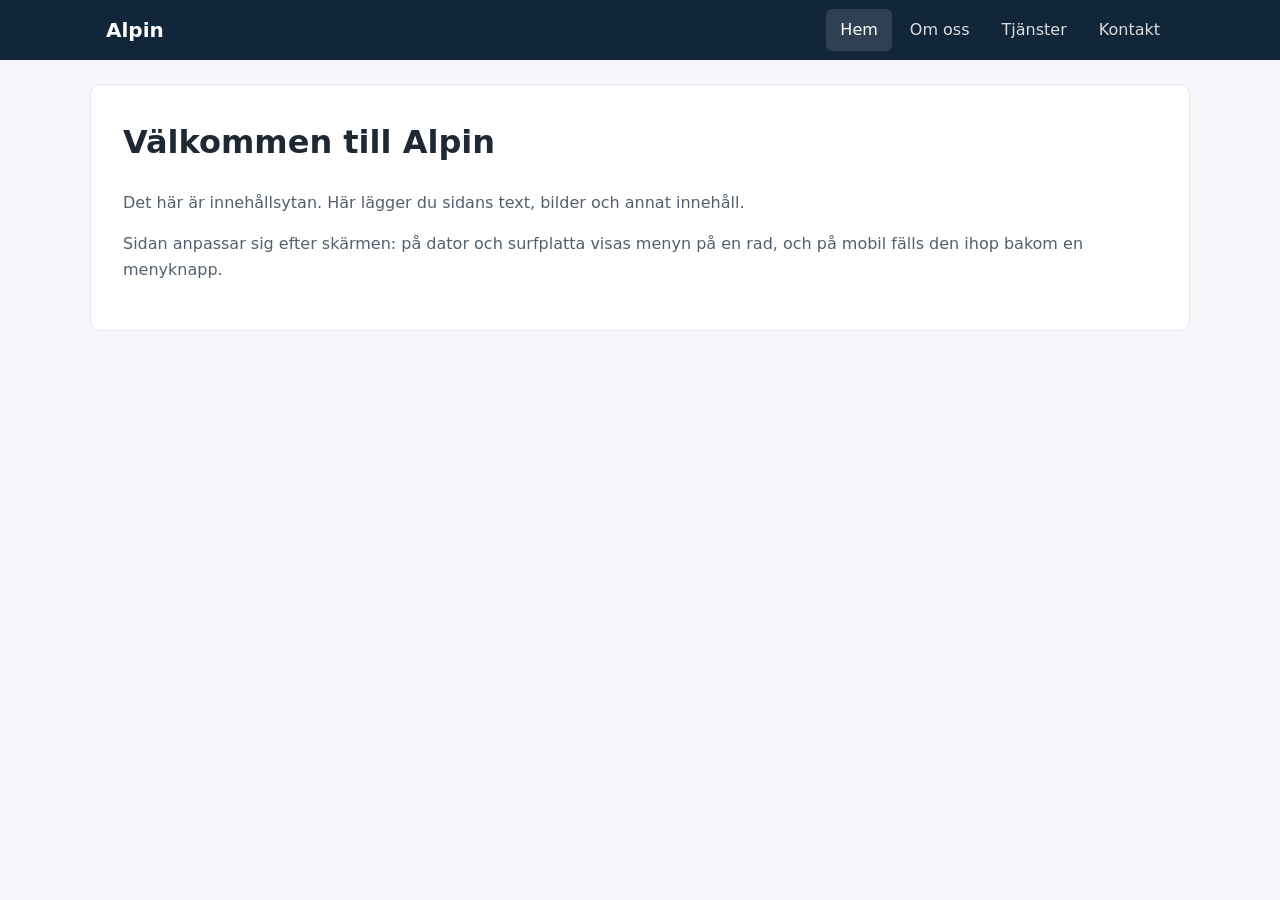
==== index.html @ a8ceebaa "Add responsive start page with top menu and content area Co-Authored-By: Claude Opus 5.5 <noreply@an" ====
<!doctype html>
<html lang="sv">
<head>
  <meta charset="utf-8">
  <meta name="viewport" content="width=device-width, initial-scale=1">
  <title>Alpin</title>
  <link rel="stylesheet" href="style.css">
</head>
<body>
  <header class="topbar">
    <div class="topbar-inner">
      <a href="#" class="logo">Alpin</a>

      <button class="menu-toggle" aria-label="Öppna meny" aria-expanded="false" aria-controls="menu">
        <span></span><span></span><span></span>
      </button>

      <nav id="menu" class="menu">
        <a href="#" class="active">Hem</a>
        <a href="#">Om oss</a>
        <a href="#">Tjänster</a>
        <a href="#">Kontakt</a>
      </nav>
    </div>
  </header>

  <main class="content">
    <h1>Välkommen till Alpin</h1>
    <p>Det här är innehållsytan. Här lägger du sidans text, bilder och annat innehåll.</p>
    <p>Sidan anpassar sig efter skärmen: på dator och surfplatta visas menyn på en rad, och på mobil fälls den ihop bakom en menyknapp.</p>
  </main>

  <script src="script.js"></script>
</body>
</html>
---- style.css ----
*,
*::before,
*::after {
  box-sizing: border-box;
}

:root {
  --bg: #f5f7fa;
  --surface: #ffffff;
  --text: #1f2933;
  --muted: #52606d;
  --accent: #1f6feb;
  --topbar-bg: #12263a;
  --topbar-text: #ffffff;
  --border: #e4e7eb;
}

@media (prefers-color-scheme: dark) {
  :root {
    --bg: #11161c;
    --surface: #1b222b;
    --text: #e6edf3;
    --muted: #9aa5b1;
    --accent: #58a6ff;
    --topbar-bg: #0b1520;
    --border: #2d3640;
  }
}

body {
  margin: 0;
  font-family: system-ui, -apple-system, "Segoe UI", Roboto, sans-serif;
  line-height: 1.6;
  background: var(--bg);
  color: var(--text);
}

/* Toppmeny */
.topbar {
  position: sticky;
  top: 0;
  z-index: 10;
  background: var(--topbar-bg);
  color: var(--topbar-text);
}

.topbar-inner {
  max-width: 1100px;
  margin: 0 auto;
  padding: 0 16px;
  height: 60px;
  display: flex;
  align-items: center;
  justify-content: space-between;
}

.logo {
  color: var(--topbar-text);
  text-decoration: none;
  font-weight: 700;
  font-size: 1.25rem;
}

.menu {
  display: flex;
  gap: 4px;
}

.menu a {
  color: var(--topbar-text);
  text-decoration: none;
  padding: 8px 14px;
  border-radius: 6px;
  opacity: 0.85;
}

.menu a:hover,
.menu a.active {
  opacity: 1;
  background: rgba(255, 255, 255, 0.12);
}

/* Menyknapp (visas bara på mobil) */
.menu-toggle {
  display: none;
  background: none;
  border: 0;
  padding: 10px;
  cursor: pointer;
}

.menu-toggle span {
  display: block;
  width: 24px;
  height: 2px;
  margin: 5px 0;
  background: var(--topbar-text);
  transition: transform 0.2s, opacity 0.2s;
}

.menu-toggle[aria-expanded="true"] span:nth-child(1) { transform: translateY(7px) rotate(45deg); }
.menu-toggle[aria-expanded="true"] span:nth-child(2) { opacity: 0; }
.menu-toggle[aria-expanded="true"] span:nth-child(3) { transform: translateY(-7px) rotate(-45deg); }

/* Innehåll */
.content {
  max-width: 1100px;
  margin: 24px auto;
  padding: 32px;
  background: var(--surface);
  border: 1px solid var(--border);
  border-radius: 10px;
}

.content h1 {
  margin-top: 0;
}

.content p {
  color: var(--muted);
}

/* Surfplatta */
@media (max-width: 900px) {
  .content {
    margin: 16px;
    padding: 24px;
  }
}

/* Mobil */
@media (max-width: 640px) {
  .menu-toggle {
    display: block;
  }

  .menu {
    display: none;
    position: absolute;
    top: 60px;
    left: 0;
    right: 0;
    flex-direction: column;
    gap: 0;
    padding: 8px 16px 16px;
    background: var(--topbar-bg);
  }

  .menu.open {
    display: flex;
  }

  .menu a {
    padding: 12px;
  }

  .content {
    margin: 12px;
    padding: 20px;
  }
}
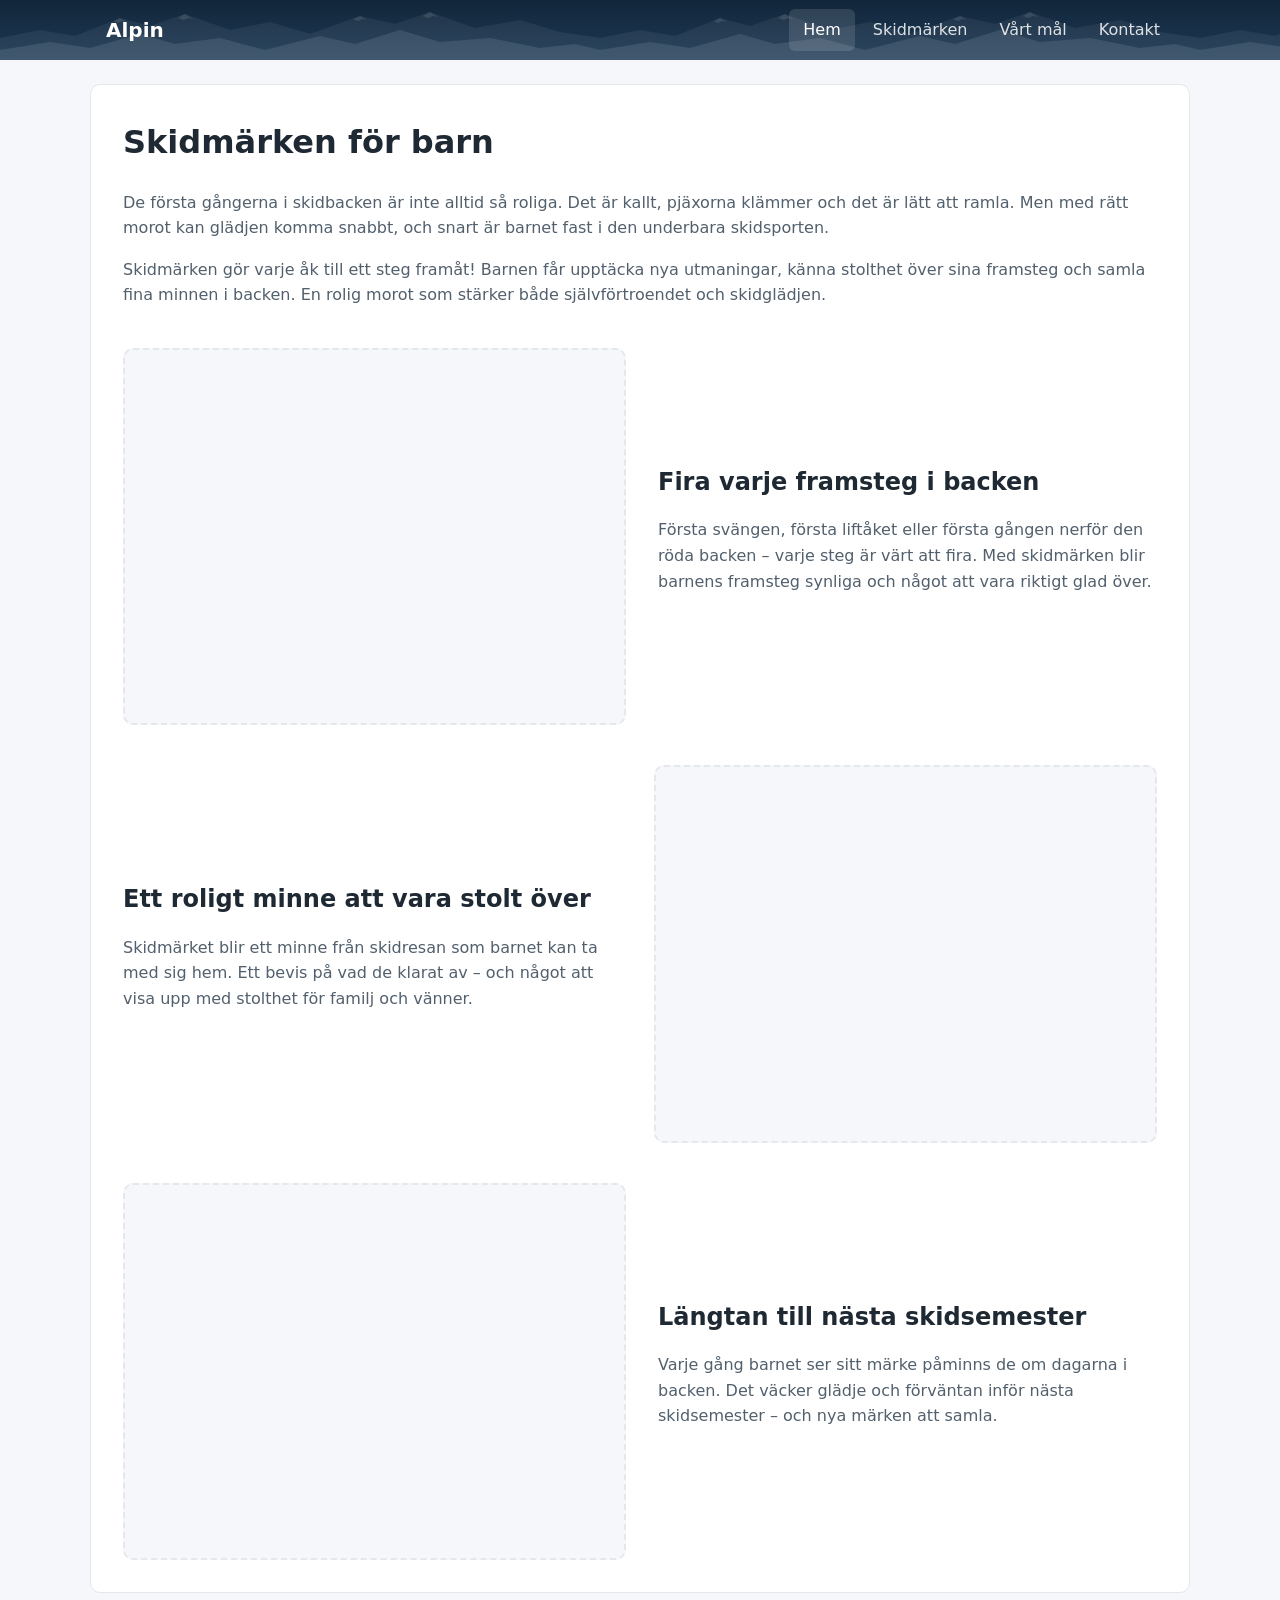
==== commit 6e219e78: "Add Skidmärken, Vårt mål and Kontakt pages - Start page: feature sections with image placeholders an" ====
--- a/index.html
+++ b/index.html
@@ -16,18 +16,42 @@
       </button>
 
       <nav id="menu" class="menu">
-        <a href="#" class="active">Hem</a>
-        <a href="#">Om oss</a>
-        <a href="#">Tjänster</a>
-        <a href="#">Kontakt</a>
+        <a href="index.html" class="active">Hem</a>
+        <a href="skidmarken.html">Skidmärken</a>
+        <a href="varmal.html">Vårt mål</a>
+        <a href="kontakt.html">Kontakt</a>
       </nav>
     </div>
   </header>
 
   <main class="content">
-    <h1>Välkommen till Alpin</h1>
-    <p>Det här är innehållsytan. Här lägger du sidans text, bilder och annat innehåll.</p>
-    <p>Sidan anpassar sig efter skärmen: på dator och surfplatta visas menyn på en rad, och på mobil fälls den ihop bakom en menyknapp.</p>
+    <h1>Skidmärken för barn</h1>
+    <p>De första gångerna i skidbacken är inte alltid så roliga. Det är kallt, pjäxorna klämmer och det är lätt att ramla. Men med rätt morot kan glädjen komma snabbt, och snart är barnet fast i den underbara skidsporten.</p>
+    <p>Skidmärken gör varje åk till ett steg framåt! Barnen får upptäcka nya utmaningar, känna stolthet över sina framsteg och samla fina minnen i backen. En rolig morot som stärker både självförtroendet och skidglädjen.</p>
+
+    <section class="feature">
+      <div class="feature-image" aria-hidden="true"></div>
+      <div class="feature-text">
+        <h2>Fira varje framsteg i backen</h2>
+        <p>Första svängen, första liftåket eller första gången nerför den röda backen – varje steg är värt att fira. Med skidmärken blir barnens framsteg synliga och något att vara riktigt glad över.</p>
+      </div>
+    </section>
+
+    <section class="feature reverse">
+      <div class="feature-image" aria-hidden="true"></div>
+      <div class="feature-text">
+        <h2>Ett roligt minne att vara stolt över</h2>
+        <p>Skidmärket blir ett minne från skidresan som barnet kan ta med sig hem. Ett bevis på vad de klarat av – och något att visa upp med stolthet för familj och vänner.</p>
+      </div>
+    </section>
+
+    <section class="feature">
+      <div class="feature-image" aria-hidden="true"></div>
+      <div class="feature-text">
+        <h2>Längtan till nästa skidsemester</h2>
+        <p>Varje gång barnet ser sitt märke påminns de om dagarna i backen. Det väcker glädje och förväntan inför nästa skidsemester – och nya märken att samla.</p>
+      </div>
+    </section>
   </main>
 
   <script src="script.js"></script>
--- a/style.css
+++ b/style.css
@@ -11,6 +11,7 @@
   --muted: #52606d;
   --accent: #1f6feb;
   --topbar-bg: #12263a;
+  --topbar-bg-2: #1d3a56;
   --topbar-text: #ffffff;
   --border: #e4e7eb;
 }
@@ -23,6 +24,7 @@
     --muted: #9aa5b1;
     --accent: #58a6ff;
     --topbar-bg: #0b1520;
+    --topbar-bg-2: #15283b;
     --border: #2d3640;
   }
 }
@@ -40,7 +42,9 @@
   position: sticky;
   top: 0;
   z-index: 10;
-  background: var(--topbar-bg);
+  background:
+    url("mountains.svg") repeat-x left bottom / auto 100%,
+    linear-gradient(180deg, var(--topbar-bg) 0%, var(--topbar-bg-2) 100%);
   color: var(--topbar-text);
 }
 
@@ -118,6 +122,85 @@
 
 .content p {
   color: var(--muted);
+}
+
+/* Bild + text-sektioner */
+.feature {
+  display: flex;
+  align-items: center;
+  gap: 32px;
+  margin-top: 40px;
+}
+
+.feature.reverse {
+  flex-direction: row-reverse;
+}
+
+.feature-image,
+.feature-text {
+  flex: 1 1 0;
+  min-width: 0;
+}
+
+.feature-image {
+  aspect-ratio: 4 / 3;
+  border: 2px dashed var(--border);
+  border-radius: 10px;
+  background: var(--bg);
+}
+
+/* Fristående bildruta i löptext */
+.page-image {
+  aspect-ratio: 16 / 9;
+  margin: 24px 0;
+}
+
+.feature-text h2 {
+  margin: 0 0 8px;
+}
+
+/* Kontakt */
+.contact {
+  display: grid;
+  grid-template-columns: repeat(auto-fit, minmax(260px, 1fr));
+  gap: 24px;
+  margin-top: 32px;
+}
+
+.contact-card {
+  padding: 24px;
+  border: 1px solid var(--border);
+  border-radius: 10px;
+  background: var(--bg);
+}
+
+.contact-card h2 {
+  margin: 0 0 12px;
+  font-size: 1.15rem;
+}
+
+.contact-card address {
+  font-style: normal;
+}
+
+.contact-list {
+  display: grid;
+  grid-template-columns: auto 1fr;
+  gap: 6px 16px;
+  margin: 0;
+}
+
+.contact-list dt {
+  font-weight: 600;
+}
+
+.contact-list dd {
+  margin: 0;
+  overflow-wrap: anywhere;
+}
+
+.contact a {
+  color: var(--accent);
 }
 
 /* Surfplatta */
@@ -158,4 +241,12 @@
     margin: 12px;
     padding: 20px;
   }
-}
+
+  .feature,
+  .feature.reverse {
+    flex-direction: column;
+    align-items: stretch;
+    gap: 16px;
+    margin-top: 32px;
+  }
+}
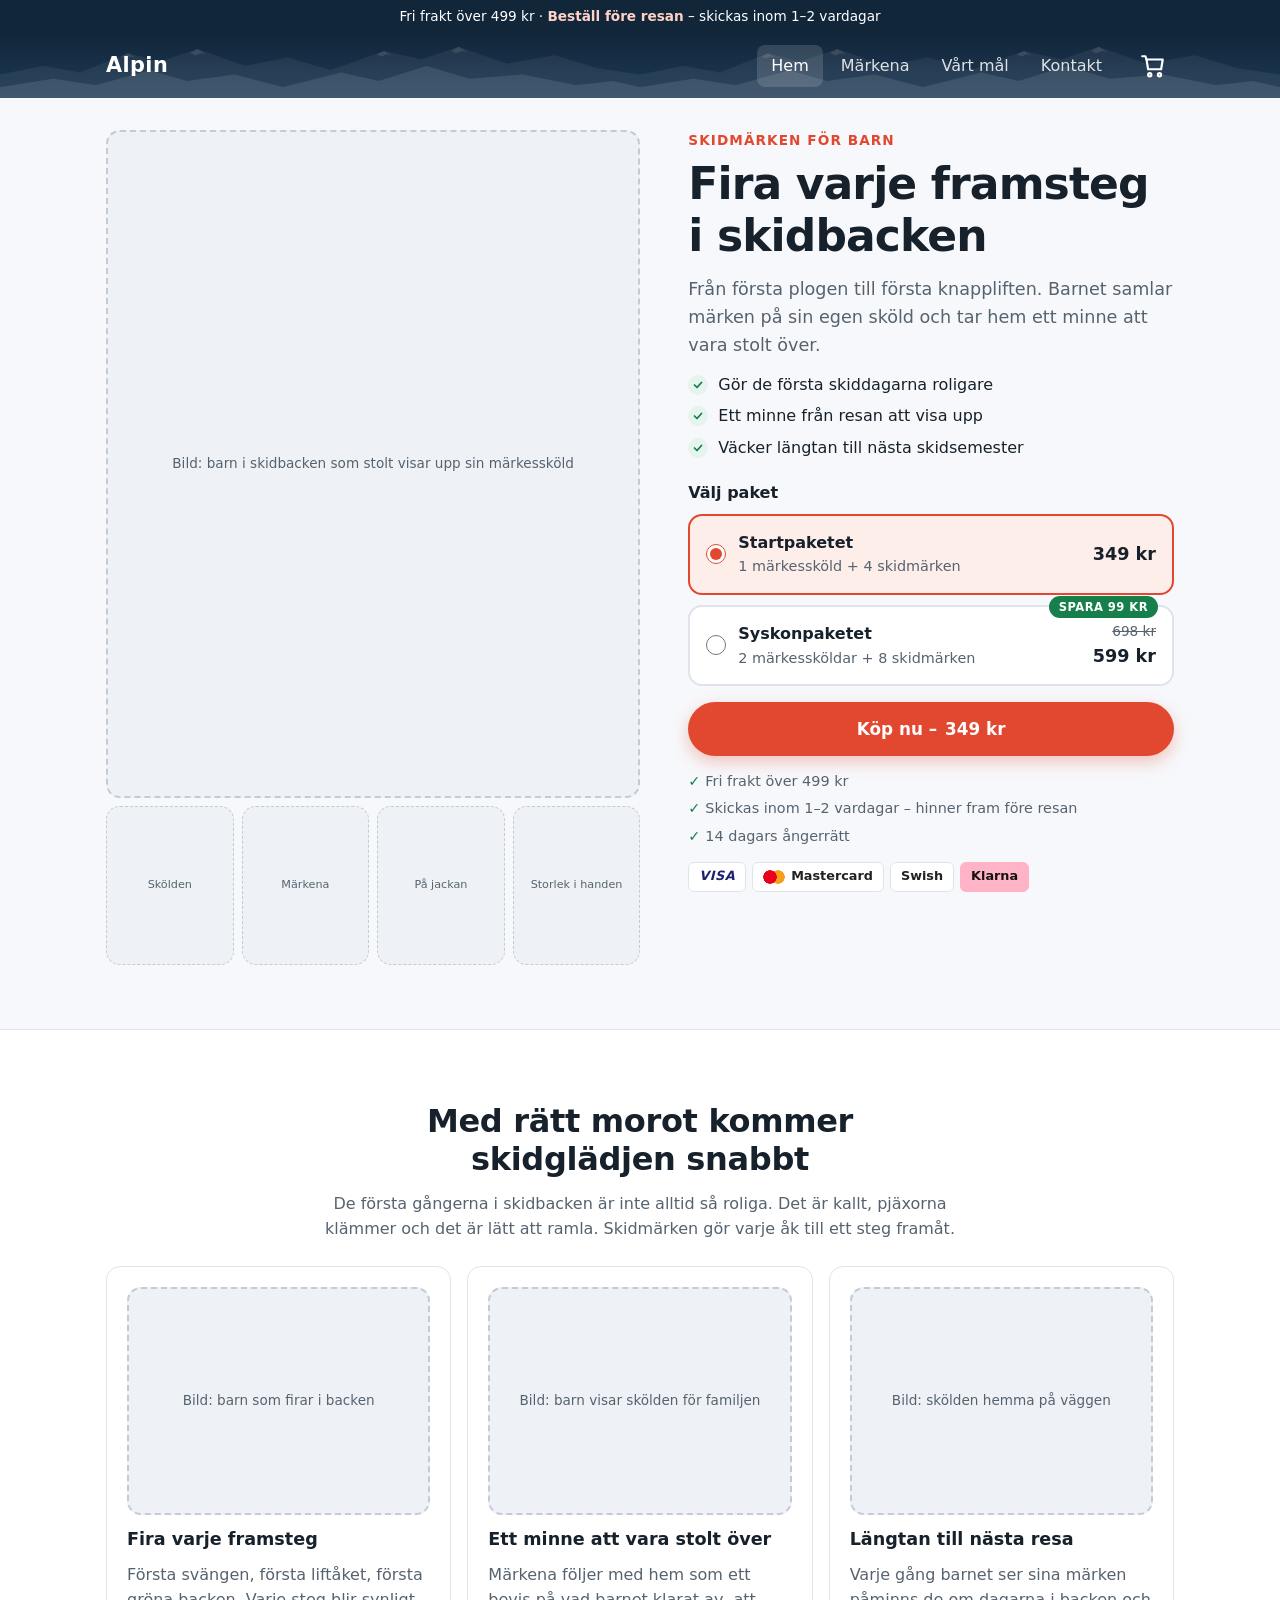
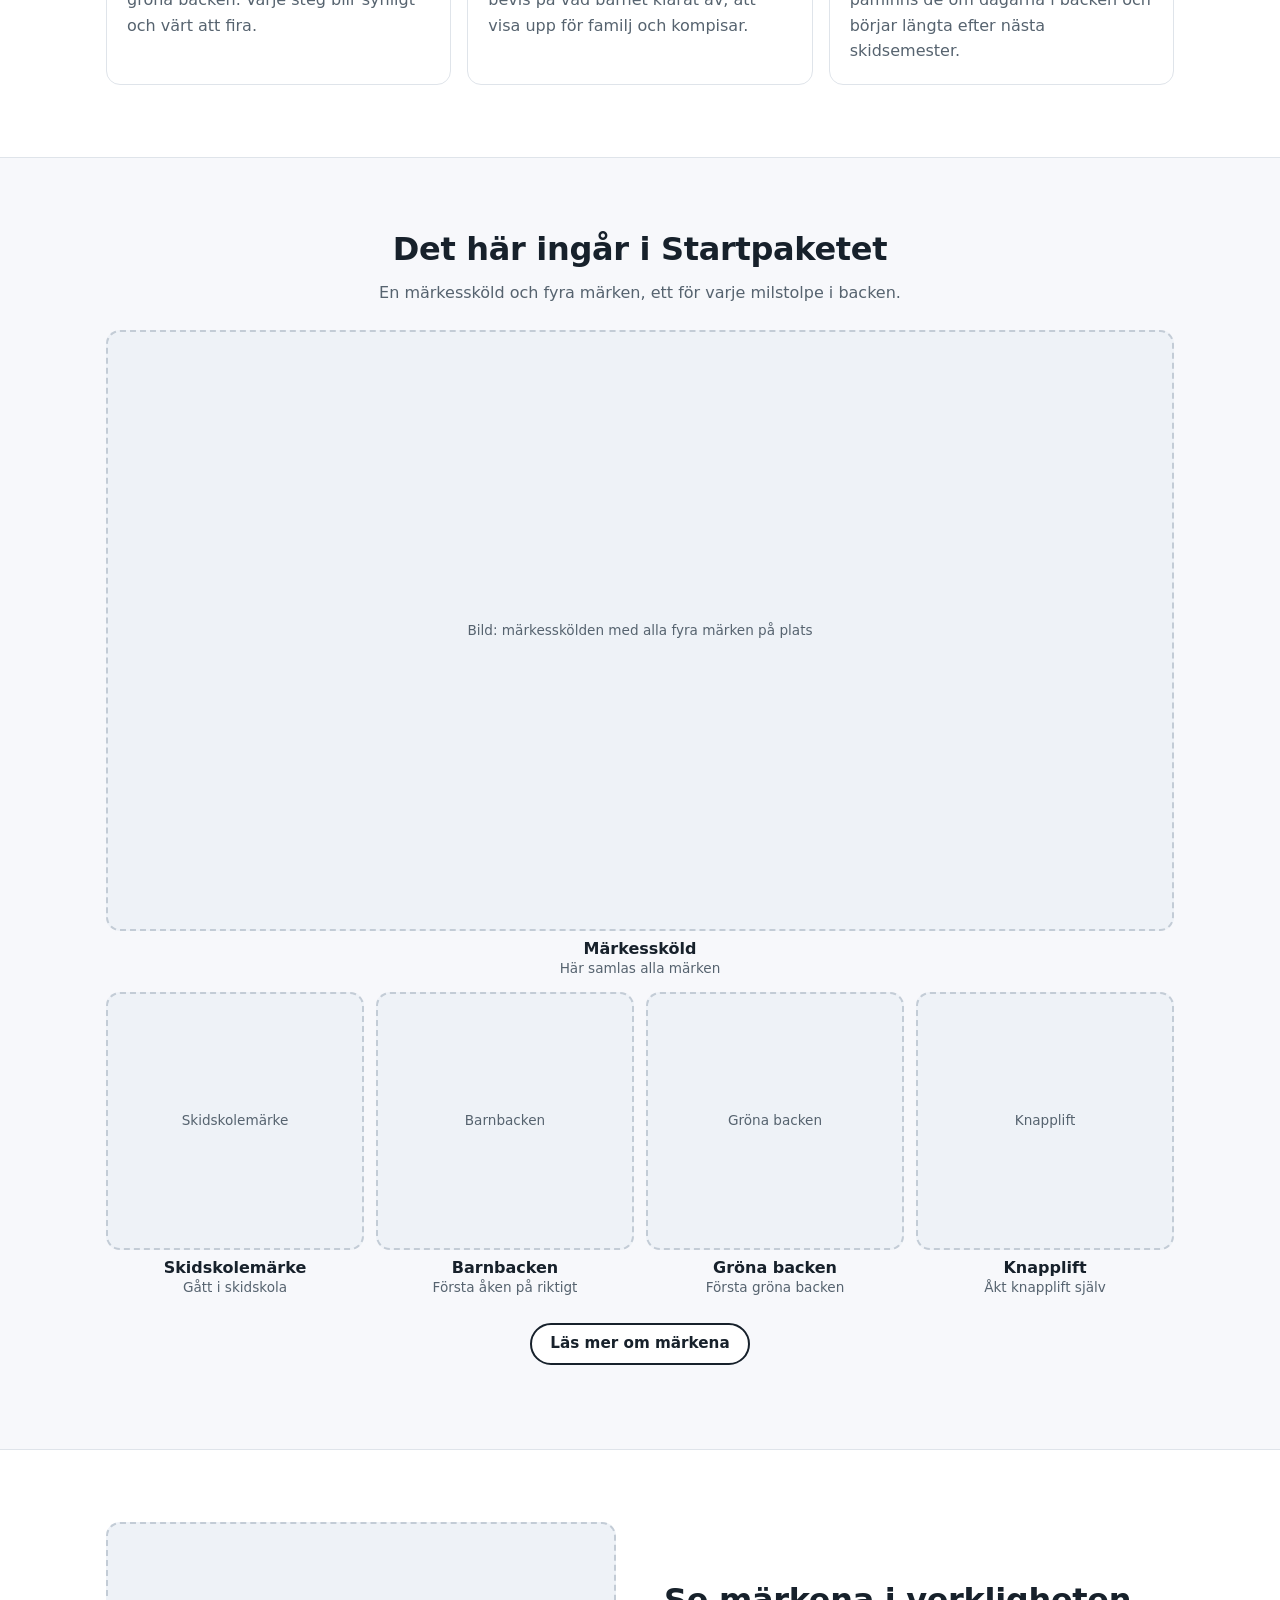
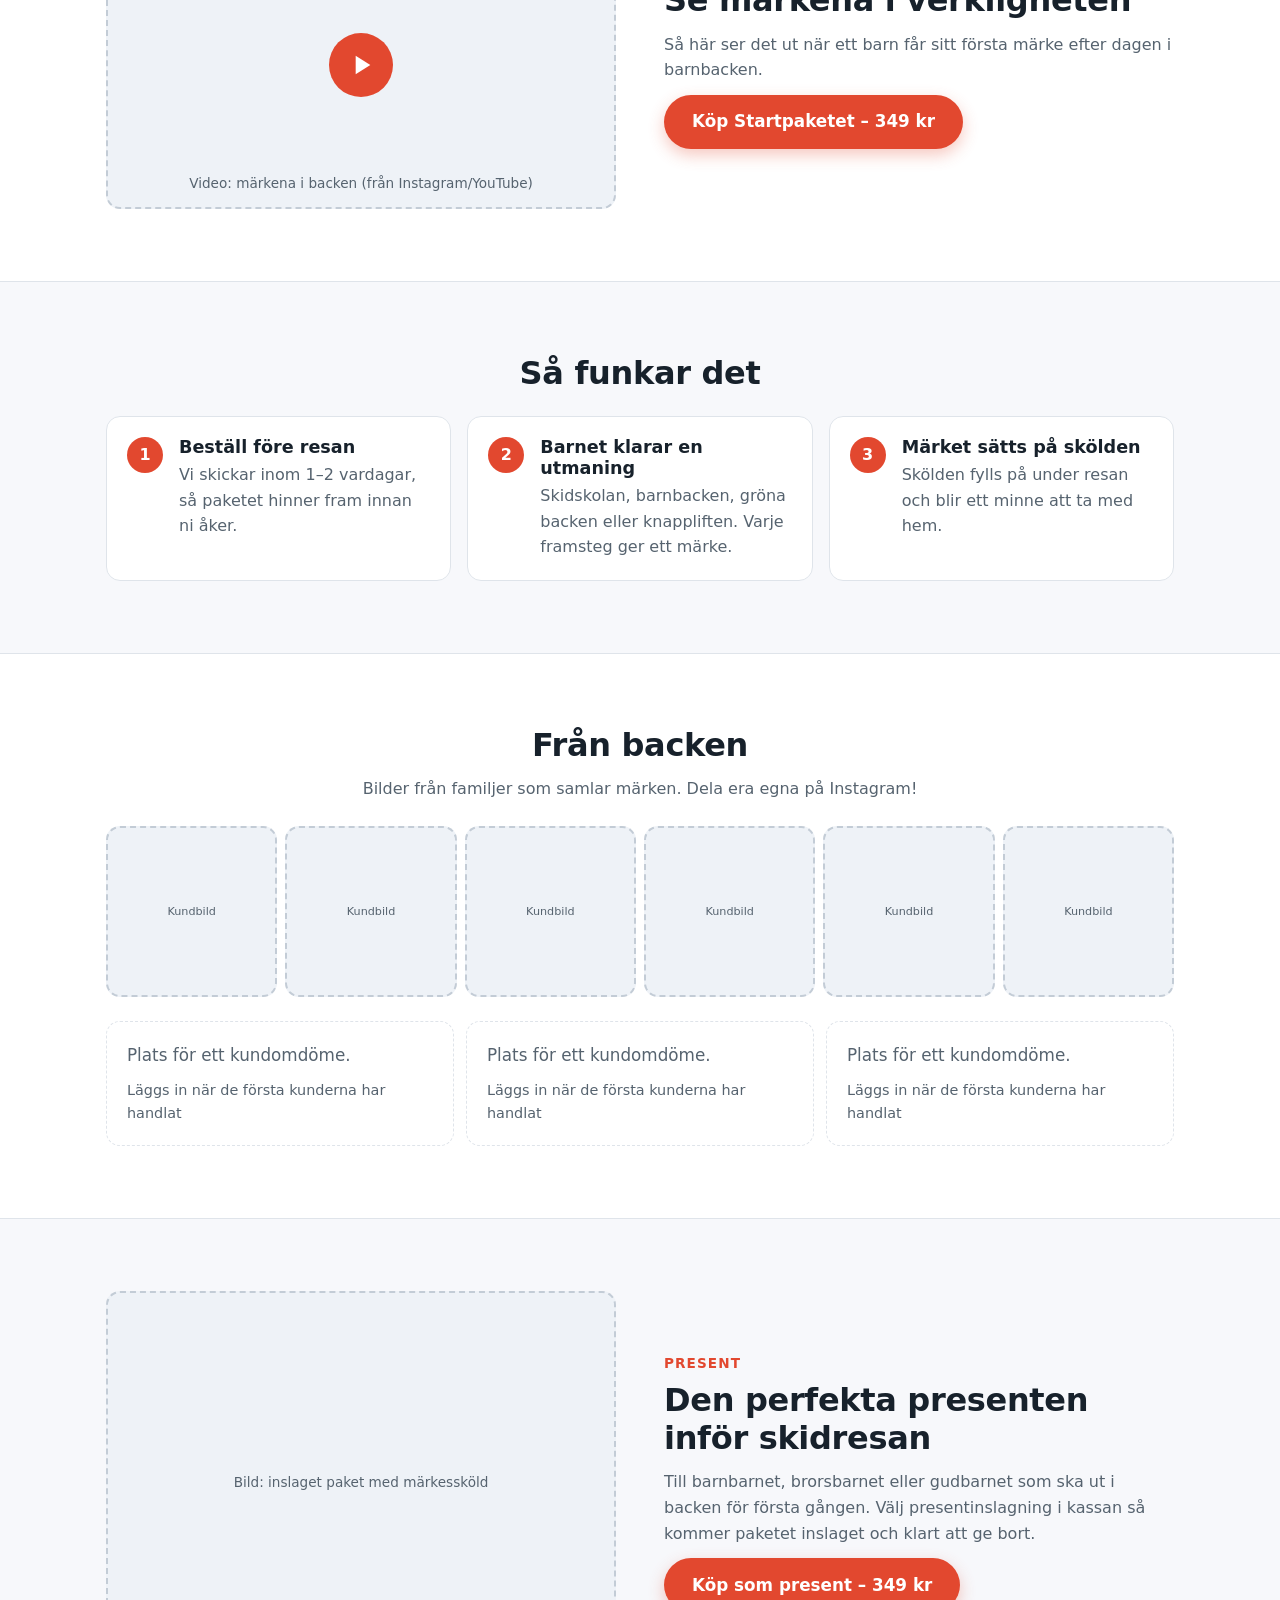
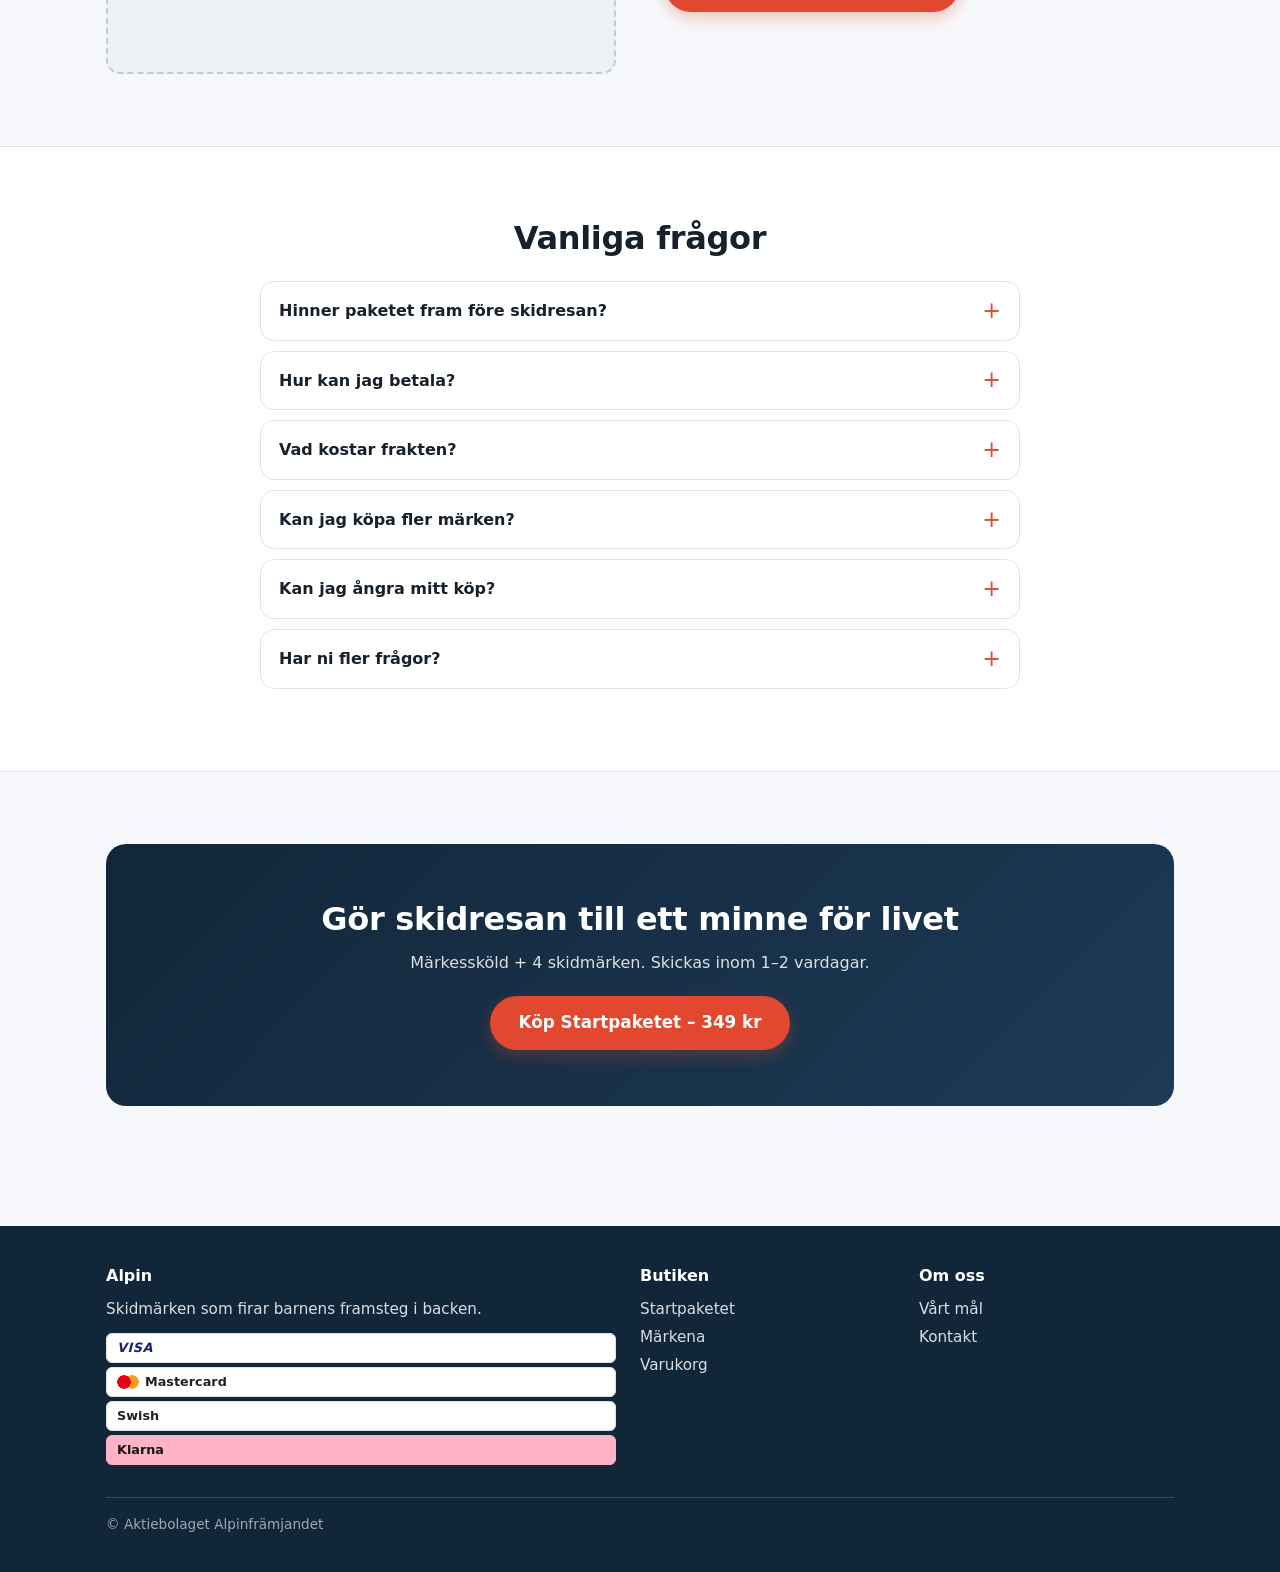
==== commit 77152acd: "Rebuild site as mobile-first webshop with cart and checkout - Product landing page with package pick" ====
--- a/index.html
+++ b/index.html
@@ -2,58 +2,339 @@
 <html lang="sv">
 <head>
   <meta charset="utf-8">
-  <meta name="viewport" content="width=device-width, initial-scale=1">
-  <title>Alpin</title>
+  <meta name="viewport" content="width=device-width, initial-scale=1, viewport-fit=cover">
+  <title>Alpin – Skidmärken för barn</title>
+  <meta name="description" content="Fira varje framsteg i skidbacken. Märkessköld + 4 skidmärken som barnet samlar under skidresan – ett minne att vara stolt över.">
+  <meta property="og:title" content="Alpin – Skidmärken för barn">
+  <meta property="og:description" content="Fira varje framsteg i skidbacken med en egen märkessköld och fyra skidmärken.">
+  <meta property="og:type" content="website">
+  <meta name="theme-color" content="#12263a">
   <link rel="stylesheet" href="style.css">
 </head>
 <body>
+  <div class="announce">Fri frakt över 499 kr · <strong>Beställ före resan</strong> – skickas inom 1–2 vardagar</div>
+
   <header class="topbar">
     <div class="topbar-inner">
-      <a href="#" class="logo">Alpin</a>
-
-      <button class="menu-toggle" aria-label="Öppna meny" aria-expanded="false" aria-controls="menu">
-        <span></span><span></span><span></span>
-      </button>
-
-      <nav id="menu" class="menu">
-        <a href="index.html" class="active">Hem</a>
-        <a href="skidmarken.html">Skidmärken</a>
+      <a href="index.html" class="logo">Alpin</a>
+      <nav class="menu" aria-label="Huvudmeny">
+        <a href="index.html" class="active" aria-current="page">Hem</a>
+        <a href="skidmarken.html">Märkena</a>
         <a href="varmal.html">Vårt mål</a>
         <a href="kontakt.html">Kontakt</a>
       </nav>
+      <a href="kassa.html" class="cart-link" aria-label="Varukorg">
+        <svg viewBox="0 0 24 24" fill="none" stroke="currentColor" stroke-width="2" stroke-linecap="round" stroke-linejoin="round" aria-hidden="true"><path d="M6 6h15l-1.5 9h-12z"/><path d="M6 6 5 3H2"/><circle cx="9" cy="20" r="1.5"/><circle cx="18" cy="20" r="1.5"/></svg>
+        <span class="cart-count" data-cart-count hidden>0</span>
+      </a>
     </div>
   </header>
 
-  <main class="content">
-    <h1>Skidmärken för barn</h1>
-    <p>De första gångerna i skidbacken är inte alltid så roliga. Det är kallt, pjäxorna klämmer och det är lätt att ramla. Men med rätt morot kan glädjen komma snabbt, och snart är barnet fast i den underbara skidsporten.</p>
-    <p>Skidmärken gör varje åk till ett steg framåt! Barnen får upptäcka nya utmaningar, känna stolthet över sina framsteg och samla fina minnen i backen. En rolig morot som stärker både självförtroendet och skidglädjen.</p>
-
-    <section class="feature">
-      <div class="feature-image" aria-hidden="true"></div>
-      <div class="feature-text">
-        <h2>Fira varje framsteg i backen</h2>
-        <p>Första svängen, första liftåket eller första gången nerför den röda backen – varje steg är värt att fira. Med skidmärken blir barnens framsteg synliga och något att vara riktigt glad över.</p>
-      </div>
-    </section>
-
-    <section class="feature reverse">
-      <div class="feature-image" aria-hidden="true"></div>
-      <div class="feature-text">
-        <h2>Ett roligt minne att vara stolt över</h2>
-        <p>Skidmärket blir ett minne från skidresan som barnet kan ta med sig hem. Ett bevis på vad de klarat av – och något att visa upp med stolthet för familj och vänner.</p>
-      </div>
-    </section>
-
-    <section class="feature">
-      <div class="feature-image" aria-hidden="true"></div>
-      <div class="feature-text">
-        <h2>Längtan till nästa skidsemester</h2>
-        <p>Varje gång barnet ser sitt märke påminns de om dagarna i backen. Det väcker glädje och förväntan inför nästa skidsemester – och nya märken att samla.</p>
+  <main>
+    <!-- 1. Köpdelen: produkt, nytta, pris och knapp direkt -->
+    <section class="wrap hero">
+      <div class="hero-media">
+        <div class="ph"><span>Bild: barn i skidbacken som stolt visar upp sin märkessköld</span></div>
+        <div class="thumbs">
+          <div class="ph">Skölden</div>
+          <div class="ph">Märkena</div>
+          <div class="ph">På jackan</div>
+          <div class="ph">Storlek i handen</div>
+        </div>
+      </div>
+
+      <div class="hero-buy">
+        <p class="eyebrow">Skidmärken för barn</p>
+        <h1>Fira varje framsteg i skidbacken</h1>
+        <p class="lead">Från första plogen till första knappliften. Barnet samlar märken på sin egen sköld och tar hem ett minne att vara stolt över.</p>
+
+        <ul class="checks">
+          <li>Gör de första skiddagarna roligare</li>
+          <li>Ett minne från resan att visa upp</li>
+          <li>Väcker längtan till nästa skidsemester</li>
+        </ul>
+
+        <fieldset class="packs">
+          <legend>Välj paket</legend>
+          <label class="pack">
+            <input type="radio" name="pack" value="start" checked>
+            <span class="pack-body">
+              <span class="pack-name">Startpaketet</span>
+              <span class="pack-desc">1 märkessköld + 4 skidmärken</span>
+            </span>
+            <span class="pack-price">349 kr</span>
+          </label>
+          <label class="pack">
+            <span class="pack-tag">Spara 99 kr</span>
+            <input type="radio" name="pack" value="syskon">
+            <span class="pack-body">
+              <span class="pack-name">Syskonpaketet</span>
+              <span class="pack-desc">2 märkessköldar + 8 skidmärken</span>
+            </span>
+            <span class="pack-price"><s>698 kr</s>599 kr</span>
+          </label>
+        </fieldset>
+
+        <button type="button" class="btn btn-primary btn-block" data-add="selected-pack" data-go="kassa" data-sticky-anchor>
+          Köp nu – <span data-pack-price>349 kr</span>
+        </button>
+
+        <ul class="trust">
+          <li>Fri frakt över 499 kr</li>
+          <li>Skickas inom 1–2 vardagar – hinner fram före resan</li>
+          <li>14 dagars ångerrätt</li>
+        </ul>
+
+        <ul class="pay-badges" aria-label="Betalsätt">
+          <li class="pay pay-visa">VISA</li>
+          <li class="pay pay-mc">Mastercard</li>
+          <li class="pay pay-swish">Swish</li>
+          <li class="pay pay-klarna">Klarna</li>
+        </ul>
+      </div>
+    </section>
+
+    <!-- 2. Varför – känslan -->
+    <section class="section section-alt">
+      <div class="wrap">
+        <div class="section-head center">
+          <h2>Med rätt morot kommer skidglädjen snabbt</h2>
+          <p class="muted">De första gångerna i skidbacken är inte alltid så roliga. Det är kallt, pjäxorna klämmer och det är lätt att ramla. Skidmärken gör varje åk till ett steg framåt.</p>
+        </div>
+
+        <div class="grid-3">
+          <article class="card benefit">
+            <div class="ph"><span>Bild: barn som firar i backen</span></div>
+            <h3>Fira varje framsteg</h3>
+            <p>Första svängen, första liftåket, första gröna backen. Varje steg blir synligt och värt att fira.</p>
+          </article>
+          <article class="card benefit">
+            <div class="ph"><span>Bild: barn visar skölden för familjen</span></div>
+            <h3>Ett minne att vara stolt över</h3>
+            <p>Märkena följer med hem som ett bevis på vad barnet klarat av, att visa upp för familj och kompisar.</p>
+          </article>
+          <article class="card benefit">
+            <div class="ph"><span>Bild: skölden hemma på väggen</span></div>
+            <h3>Längtan till nästa resa</h3>
+            <p>Varje gång barnet ser sina märken påminns de om dagarna i backen och börjar längta efter nästa skidsemester.</p>
+          </article>
+        </div>
+      </div>
+    </section>
+
+    <!-- 3. Vad ingår -->
+    <section class="section">
+      <div class="wrap">
+        <div class="section-head center">
+          <h2>Det här ingår i Startpaketet</h2>
+          <p class="muted">En märkessköld och fyra märken, ett för varje milstolpe i backen.</p>
+        </div>
+
+        <div class="included">
+          <div class="item item-main">
+            <div class="ph ph-wide"><span>Bild: märkesskölden med alla fyra märken på plats</span></div>
+            <h3>Märkessköld</h3>
+            <p>Här samlas alla märken</p>
+          </div>
+          <div class="item">
+            <div class="ph ph-square"><span>Skidskolemärke</span></div>
+            <h3>Skidskolemärke</h3>
+            <p>Gått i skidskola</p>
+          </div>
+          <div class="item">
+            <div class="ph ph-square"><span>Barnbacken</span></div>
+            <h3>Barnbacken</h3>
+            <p>Första åken på riktigt</p>
+          </div>
+          <div class="item">
+            <div class="ph ph-square"><span>Gröna backen</span></div>
+            <h3>Gröna backen</h3>
+            <p>Första gröna backen</p>
+          </div>
+          <div class="item">
+            <div class="ph ph-square"><span>Knapplift</span></div>
+            <h3>Knapplift</h3>
+            <p>Åkt knapplift själv</p>
+          </div>
+        </div>
+
+        <p style="text-align:center; margin-top:24px">
+          <a href="skidmarken.html" class="btn btn-secondary btn-small">Läs mer om märkena</a>
+        </p>
+      </div>
+    </section>
+
+    <!-- 4. Video -->
+    <section class="section section-alt">
+      <div class="wrap split">
+        <div class="ph ph-wide ph-video"><span>Video: märkena i backen (från Instagram/YouTube)</span></div>
+        <div>
+          <h2>Se märkena i verkligheten</h2>
+          <p class="muted">Så här ser det ut när ett barn får sitt första märke efter dagen i barnbacken.</p>
+          <button type="button" class="btn btn-primary" data-add="start" data-go="kassa">Köp Startpaketet – 349 kr</button>
+        </div>
+      </div>
+    </section>
+
+    <!-- 5. Så funkar det -->
+    <section class="section">
+      <div class="wrap">
+        <div class="section-head center">
+          <h2>Så funkar det</h2>
+        </div>
+        <ol class="steps">
+          <li>
+            <h3>Beställ före resan</h3>
+            <p>Vi skickar inom 1–2 vardagar, så paketet hinner fram innan ni åker.</p>
+          </li>
+          <li>
+            <h3>Barnet klarar en utmaning</h3>
+            <p>Skidskolan, barnbacken, gröna backen eller knappliften. Varje framsteg ger ett märke.</p>
+          </li>
+          <li>
+            <h3>Märket sätts på skölden</h3>
+            <p>Skölden fylls på under resan och blir ett minne att ta med hem.</p>
+          </li>
+        </ol>
+      </div>
+    </section>
+
+    <!-- 6. Från backen: kundbilder och omdömen -->
+    <section class="section section-alt">
+      <div class="wrap">
+        <div class="section-head center">
+          <h2>Från backen</h2>
+          <p class="muted">Bilder från familjer som samlar märken. Dela era egna på Instagram!</p>
+        </div>
+
+        <div class="ugc">
+          <div class="ph ph-square">Kundbild</div>
+          <div class="ph ph-square">Kundbild</div>
+          <div class="ph ph-square">Kundbild</div>
+          <div class="ph ph-square">Kundbild</div>
+          <div class="ph ph-square">Kundbild</div>
+          <div class="ph ph-square">Kundbild</div>
+        </div>
+
+        <div class="reviews">
+          <figure class="card review placeholder">
+            <blockquote>Plats för ett kundomdöme.</blockquote>
+            <figcaption>Läggs in när de första kunderna har handlat</figcaption>
+          </figure>
+          <figure class="card review placeholder">
+            <blockquote>Plats för ett kundomdöme.</blockquote>
+            <figcaption>Läggs in när de första kunderna har handlat</figcaption>
+          </figure>
+          <figure class="card review placeholder">
+            <blockquote>Plats för ett kundomdöme.</blockquote>
+            <figcaption>Läggs in när de första kunderna har handlat</figcaption>
+          </figure>
+        </div>
+      </div>
+    </section>
+
+    <!-- 7. Present -->
+    <section class="section">
+      <div class="wrap split">
+        <div class="ph"><span>Bild: inslaget paket med märkessköld</span></div>
+        <div>
+          <p class="eyebrow">Present</p>
+          <h2>Den perfekta presenten inför skidresan</h2>
+          <p class="muted">Till barnbarnet, brorsbarnet eller gudbarnet som ska ut i backen för första gången. Välj presentinslagning i kassan så kommer paketet inslaget och klart att ge bort.</p>
+          <button type="button" class="btn btn-primary" data-add="start" data-go="kassa">Köp som present – 349 kr</button>
+        </div>
+      </div>
+    </section>
+
+    <!-- 8. Vanliga frågor -->
+    <section class="section section-alt" id="faq">
+      <div class="wrap">
+        <div class="section-head center">
+          <h2>Vanliga frågor</h2>
+        </div>
+        <div class="faq">
+          <details>
+            <summary>Hinner paketet fram före skidresan?</summary>
+            <p>Vi skickar inom 1–2 vardagar. Beställ gärna en vecka innan ni åker så är ni säkra.</p>
+          </details>
+          <details>
+            <summary>Hur kan jag betala?</summary>
+            <p>Med kort (Visa och Mastercard), Swish eller Klarna. Du behöver inte skapa något konto.</p>
+          </details>
+          <details>
+            <summary>Vad kostar frakten?</summary>
+            <p>39 kr. Handlar du för 499 kr eller mer är frakten gratis.</p>
+          </details>
+          <details>
+            <summary>Kan jag köpa fler märken?</summary>
+            <p>Ja, alla märken finns som lösmärken för 49 kr styck. Du hittar dem under <a href="skidmarken.html">Märkena</a> eller i kassan.</p>
+          </details>
+          <details>
+            <summary>Kan jag ångra mitt köp?</summary>
+            <p>Ja, du har 14 dagars ångerrätt från att du har tagit emot paketet.</p>
+          </details>
+          <details>
+            <summary>Har ni fler frågor?</summary>
+            <p>Hör av dig via <a href="kontakt.html">kontaktsidan</a> så hjälper vi dig.</p>
+          </details>
+        </div>
+      </div>
+    </section>
+
+    <!-- 9. Sista köpuppmaningen -->
+    <section class="section">
+      <div class="wrap">
+        <div class="cta-band">
+          <h2>Gör skidresan till ett minne för livet</h2>
+          <p>Märkessköld + 4 skidmärken. Skickas inom 1–2 vardagar.</p>
+          <button type="button" class="btn btn-primary" data-add="start" data-go="kassa">Köp Startpaketet – 349 kr</button>
+        </div>
       </div>
     </section>
   </main>
 
-  <script src="script.js"></script>
+  <footer class="footer">
+    <div class="wrap">
+      <div class="footer-grid">
+        <div>
+          <h3>Alpin</h3>
+          <p>Skidmärken som firar barnens framsteg i backen.</p>
+          <ul class="pay-badges" aria-label="Betalsätt">
+            <li class="pay pay-visa">VISA</li>
+            <li class="pay pay-mc">Mastercard</li>
+            <li class="pay pay-swish">Swish</li>
+            <li class="pay pay-klarna">Klarna</li>
+          </ul>
+        </div>
+        <div>
+          <h3>Butiken</h3>
+          <ul>
+            <li><a href="index.html">Startpaketet</a></li>
+            <li><a href="skidmarken.html">Märkena</a></li>
+            <li><a href="kassa.html">Varukorg</a></li>
+          </ul>
+        </div>
+        <div>
+          <h3>Om oss</h3>
+          <ul>
+            <li><a href="varmal.html">Vårt mål</a></li>
+            <li><a href="kontakt.html">Kontakt</a></li>
+          </ul>
+        </div>
+      </div>
+      <p class="footer-bottom">© Aktiebolaget Alpinfrämjandet</p>
+    </div>
+  </footer>
+
+  <!-- Fast köpfält i mobilen -->
+  <div class="sticky-buy">
+    <div class="sticky-buy-info">
+      <strong data-pack-name>Startpaketet</strong>
+      <span data-pack-price>349 kr</span>
+    </div>
+    <button type="button" class="btn btn-primary" data-add="selected-pack" data-go="kassa">Köp nu</button>
+  </div>
+
+  <script src="shop.js"></script>
 </body>
 </html>
--- a/style.css
+++ b/style.css
@@ -1,3 +1,9 @@
+/* ==========================================================
+   Alpin – webbshop
+   Mobil först: grundstilarna gäller mobil, media queries
+   bygger ut för större skärmar.
+   ========================================================== */
+
 *,
 *::before,
 *::after {
@@ -5,181 +11,781 @@
 }
 
 :root {
-  --bg: #f5f7fa;
+  --bg: #f7f8fb;
   --surface: #ffffff;
-  --text: #1f2933;
-  --muted: #52606d;
-  --accent: #1f6feb;
-  --topbar-bg: #12263a;
-  --topbar-bg-2: #1d3a56;
-  --topbar-text: #ffffff;
-  --border: #e4e7eb;
-}
-
-@media (prefers-color-scheme: dark) {
-  :root {
-    --bg: #11161c;
-    --surface: #1b222b;
-    --text: #e6edf3;
-    --muted: #9aa5b1;
-    --accent: #58a6ff;
-    --topbar-bg: #0b1520;
-    --topbar-bg-2: #15283b;
-    --border: #2d3640;
-  }
+  --surface-2: #eef2f7;
+  --text: #17212b;
+  --muted: #56636f;
+  --border: #dfe4ea;
+  --accent: #e2482f;          /* köpknappar och viktiga detaljer */
+  --accent-hover: #c63a23;
+  --accent-soft: #fdeeea;
+  --good: #17804a;
+  --good-soft: #e5f4ec;
+  --navy: #12263a;
+  --navy-2: #1d3a56;
+  --on-dark: #ffffff;
+  --radius: 14px;
+  --shadow: 0 6px 24px rgba(18, 38, 58, 0.08);
+}
+
+html {
+  -webkit-text-size-adjust: 100%;
 }
 
 body {
   margin: 0;
   font-family: system-ui, -apple-system, "Segoe UI", Roboto, sans-serif;
+  font-size: 1rem;
   line-height: 1.6;
   background: var(--bg);
   color: var(--text);
 }
 
-/* Toppmeny */
+img {
+  max-width: 100%;
+  display: block;
+}
+
+a {
+  color: inherit;
+}
+
+h1, h2, h3 {
+  line-height: 1.2;
+  margin: 0 0 12px;
+}
+
+h1 { font-size: clamp(1.75rem, 6vw, 2.75rem); letter-spacing: -0.02em; }
+h2 { font-size: clamp(1.4rem, 4.5vw, 2rem); letter-spacing: -0.01em; }
+h3 { font-size: 1.1rem; }
+
+p {
+  margin: 0 0 12px;
+}
+
+.wrap {
+  max-width: 1100px;
+  margin: 0 auto;
+  padding: 0 16px;
+}
+
+.muted { color: var(--muted); }
+
+.visually-hidden {
+  position: absolute;
+  width: 1px;
+  height: 1px;
+  overflow: hidden;
+  clip: rect(0 0 0 0);
+  white-space: nowrap;
+}
+
+/* ---------- Topp: kampanjrad + meny ---------- */
+
+.announce {
+  background: var(--navy);
+  color: var(--on-dark);
+  text-align: center;
+  font-size: 0.85rem;
+  padding: 6px 12px;
+}
+
+.announce strong {
+  color: #ffd2c8;
+}
+
 .topbar {
   position: sticky;
   top: 0;
-  z-index: 10;
+  z-index: 20;
   background:
     url("mountains.svg") repeat-x left bottom / auto 100%,
-    linear-gradient(180deg, var(--topbar-bg) 0%, var(--topbar-bg-2) 100%);
-  color: var(--topbar-text);
+    linear-gradient(180deg, var(--navy) 0%, var(--navy-2) 100%);
+  color: var(--on-dark);
 }
 
 .topbar-inner {
   max-width: 1100px;
   margin: 0 auto;
-  padding: 0 16px;
-  height: 60px;
+  padding: 8px 12px;
+  display: grid;
+  grid-template-columns: 1fr auto;
+  grid-template-areas:
+    "logo cart"
+    "nav  nav";
+  align-items: center;
+  row-gap: 2px;
+}
+
+.logo {
+  grid-area: logo;
+  color: var(--on-dark);
+  text-decoration: none;
+  font-weight: 800;
+  font-size: 1.3rem;
+  letter-spacing: 0.02em;
+}
+
+.menu {
+  grid-area: nav;
   display: flex;
-  align-items: center;
   justify-content: space-between;
-}
-
-.logo {
-  color: var(--topbar-text);
+  gap: 2px;
+}
+
+.menu a {
+  color: var(--on-dark);
   text-decoration: none;
-  font-weight: 700;
-  font-size: 1.25rem;
-}
-
-.menu {
-  display: flex;
-  gap: 4px;
-}
-
-.menu a {
-  color: var(--topbar-text);
-  text-decoration: none;
-  padding: 8px 14px;
-  border-radius: 6px;
+  padding: 6px 8px;
+  border-radius: 8px;
+  font-size: 0.95rem;
+  white-space: nowrap;
   opacity: 0.85;
 }
 
 .menu a:hover,
 .menu a.active {
   opacity: 1;
-  background: rgba(255, 255, 255, 0.12);
-}
-
-/* Menyknapp (visas bara på mobil) */
-.menu-toggle {
+  background: rgba(255, 255, 255, 0.14);
+}
+
+.cart-link {
+  grid-area: cart;
+  position: relative;
+  display: flex;
+  align-items: center;
+  gap: 6px;
+  color: var(--on-dark);
+  text-decoration: none;
+  padding: 8px;
+  border-radius: 8px;
+}
+
+.cart-link:hover {
+  background: rgba(255, 255, 255, 0.14);
+}
+
+.cart-link svg {
+  width: 26px;
+  height: 26px;
+}
+
+.cart-count {
+  position: absolute;
+  top: 0;
+  right: -2px;
+  min-width: 20px;
+  height: 20px;
+  padding: 0 5px;
+  border-radius: 10px;
+  background: var(--accent);
+  color: #fff;
+  font-size: 0.75rem;
+  font-weight: 700;
+  display: grid;
+  place-items: center;
+}
+
+.cart-count[hidden] {
   display: none;
-  background: none;
+}
+
+/* ---------- Knappar ---------- */
+
+.btn {
+  display: inline-flex;
+  align-items: center;
+  justify-content: center;
+  gap: 8px;
+  min-height: 54px;
+  padding: 0 28px;
   border: 0;
-  padding: 10px;
+  border-radius: 999px;
+  font: inherit;
+  font-size: 1.05rem;
+  font-weight: 700;
+  text-decoration: none;
   cursor: pointer;
-}
-
-.menu-toggle span {
+  transition: background 0.15s, transform 0.1s;
+}
+
+.btn:active {
+  transform: scale(0.98);
+}
+
+.btn-primary {
+  background: var(--accent);
+  color: #fff;
+  box-shadow: 0 6px 16px rgba(226, 72, 47, 0.3);
+}
+
+.btn-primary:hover {
+  background: var(--accent-hover);
+}
+
+.btn-secondary {
+  background: var(--surface);
+  color: var(--text);
+  border: 2px solid var(--text);
+}
+
+.btn-secondary:hover {
+  background: var(--surface-2);
+}
+
+.btn-small {
+  min-height: 42px;
+  padding: 0 18px;
+  font-size: 0.95rem;
+}
+
+.btn-block {
+  width: 100%;
+}
+
+.btn:focus-visible,
+.pack:focus-within,
+.pay-option:focus-within {
+  outline: 3px solid #2b7cff;
+  outline-offset: 2px;
+}
+
+/* ---------- Bildplatshållare ---------- */
+
+.ph {
+  display: grid;
+  place-items: center;
+  aspect-ratio: 4 / 3;
+  padding: 12px;
+  border: 2px dashed #c3ccd6;
+  border-radius: var(--radius);
+  background: var(--surface-2);
+  color: var(--muted);
+  font-size: 0.85rem;
+  text-align: center;
+}
+
+.ph-square { aspect-ratio: 1 / 1; }
+.ph-tall   { aspect-ratio: 4 / 5; }
+.ph-wide   { aspect-ratio: 16 / 9; }
+
+.ph-video {
+  position: relative;
+}
+
+.ph-video::before {
+  content: "";
+  width: 64px;
+  height: 64px;
+  border-radius: 50%;
+  background: var(--accent) url("data:image/svg+xml,%3Csvg xmlns='http://www.w3.org/2000/svg' viewBox='0 0 24 24' fill='white'%3E%3Cpath d='M8 5v14l11-7z'/%3E%3C/svg%3E") center / 32px no-repeat;
+  grid-area: 1 / 1;
+}
+
+.ph-video span {
+  grid-area: 1 / 1;
+  align-self: end;
+}
+
+/* ---------- Hjälte (köpdelen överst) ---------- */
+
+.hero {
+  display: grid;
+  gap: 20px;
+  padding-top: 16px;
+  padding-bottom: 40px;
+}
+
+.hero-media .ph {
+  aspect-ratio: 4 / 3;
+}
+
+.thumbs {
+  display: grid;
+  grid-template-columns: repeat(4, 1fr);
+  gap: 8px;
+  margin-top: 8px;
+}
+
+.thumbs .ph {
+  aspect-ratio: 1 / 1;
+  padding: 4px;
+  font-size: 0.7rem;
+  border-width: 1px;
+}
+
+.eyebrow {
+  margin: 0 0 6px;
+  color: var(--accent);
+  font-weight: 700;
+  font-size: 0.85rem;
+  text-transform: uppercase;
+  letter-spacing: 0.08em;
+}
+
+.lead {
+  font-size: 1.1rem;
+  color: var(--muted);
+}
+
+.checks {
+  list-style: none;
+  padding: 0;
+  margin: 0 0 20px;
+  display: grid;
+  gap: 6px;
+}
+
+.checks li {
+  position: relative;
+  padding-left: 30px;
+  font-weight: 500;
+}
+
+.checks li::before {
+  content: "";
+  position: absolute;
+  left: 0;
+  top: 3px;
+  width: 20px;
+  height: 20px;
+  border-radius: 50%;
+  background: var(--good-soft) url("data:image/svg+xml,%3Csvg xmlns='http://www.w3.org/2000/svg' viewBox='0 0 24 24' fill='none' stroke='%2317804a' stroke-width='3.5' stroke-linecap='round' stroke-linejoin='round'%3E%3Cpath d='M5 12l5 5 9-10'/%3E%3C/svg%3E") center / 12px no-repeat;
+}
+
+/* Paketväljare */
+.packs {
+  border: 0;
+  padding: 0;
+  margin: 0 0 16px;
+  display: grid;
+  gap: 10px;
+}
+
+.packs legend {
+  font-weight: 700;
+  margin-bottom: 8px;
+  padding: 0;
+}
+
+.pack {
+  position: relative;
+  display: flex;
+  align-items: center;
+  gap: 12px;
+  padding: 14px 16px;
+  border: 2px solid var(--border);
+  border-radius: var(--radius);
+  background: var(--surface);
+  cursor: pointer;
+  transition: border-color 0.15s, background 0.15s;
+}
+
+.pack:has(input:checked) {
+  border-color: var(--accent);
+  background: var(--accent-soft);
+}
+
+.pack input {
+  width: 20px;
+  height: 20px;
+  accent-color: var(--accent);
+  flex: none;
+  margin: 0;
+}
+
+.pack-body {
+  flex: 1;
+  display: grid;
+}
+
+.pack-name {
+  font-weight: 700;
+}
+
+.pack-desc {
+  font-size: 0.9rem;
+  color: var(--muted);
+}
+
+.pack-price {
+  text-align: right;
+  font-weight: 800;
+  font-size: 1.1rem;
+  white-space: nowrap;
+}
+
+.pack-price s {
   display: block;
-  width: 24px;
-  height: 2px;
-  margin: 5px 0;
-  background: var(--topbar-text);
-  transition: transform 0.2s, opacity 0.2s;
-}
-
-.menu-toggle[aria-expanded="true"] span:nth-child(1) { transform: translateY(7px) rotate(45deg); }
-.menu-toggle[aria-expanded="true"] span:nth-child(2) { opacity: 0; }
-.menu-toggle[aria-expanded="true"] span:nth-child(3) { transform: translateY(-7px) rotate(-45deg); }
-
-/* Innehåll */
-.content {
-  max-width: 1100px;
-  margin: 24px auto;
-  padding: 32px;
+  font-weight: 400;
+  font-size: 0.85rem;
+  color: var(--muted);
+}
+
+.pack-tag {
+  position: absolute;
+  top: -11px;
+  right: 14px;
+  background: var(--good);
+  color: #fff;
+  font-size: 0.72rem;
+  font-weight: 700;
+  padding: 2px 10px;
+  border-radius: 999px;
+  text-transform: uppercase;
+  letter-spacing: 0.04em;
+}
+
+/* Trygghet under köpknappen */
+.trust {
+  list-style: none;
+  padding: 0;
+  margin: 14px 0;
+  display: grid;
+  gap: 4px;
+  font-size: 0.9rem;
+  color: var(--muted);
+}
+
+.trust li::before {
+  content: "✓ ";
+  color: var(--good);
+  font-weight: 700;
+}
+
+/* Betalsätt */
+.pay-badges {
+  list-style: none;
+  padding: 0;
+  margin: 0;
+  display: flex;
+  flex-wrap: wrap;
+  gap: 6px;
+}
+
+.pay {
+  display: inline-flex;
+  align-items: center;
+  height: 30px;
+  padding: 0 10px;
+  border: 1px solid var(--border);
+  border-radius: 6px;
+  background: #fff;
+  color: #1a1f71;
+  font-size: 0.8rem;
+  font-weight: 800;
+}
+
+.pay-visa {
+  font-style: italic;
+  letter-spacing: 0.04em;
+}
+
+.pay-mc {
+  color: #222;
+  gap: 6px;
+}
+
+.pay-mc::before {
+  content: "";
+  width: 22px;
+  height: 14px;
+  background:
+    radial-gradient(circle at 7px 7px, #eb001b 6.5px, transparent 7px),
+    radial-gradient(circle at 15px 7px, #f79e1b 6.5px, transparent 7px);
+}
+
+.pay-swish {
+  color: #222;
+}
+
+.pay-klarna {
+  background: #ffb3c7;
+  border-color: #ffb3c7;
+  color: #17120f;
+}
+
+/* ---------- Sektioner ---------- */
+
+.section {
+  padding: 48px 0;
+}
+
+.section-alt {
+  background: var(--surface);
+  border-top: 1px solid var(--border);
+  border-bottom: 1px solid var(--border);
+}
+
+.section-head {
+  max-width: 640px;
+  margin-bottom: 24px;
+}
+
+.section-head.center {
+  margin-left: auto;
+  margin-right: auto;
+  text-align: center;
+}
+
+.grid-3 {
+  display: grid;
+  gap: 16px;
+}
+
+.card {
   background: var(--surface);
   border: 1px solid var(--border);
-  border-radius: 10px;
-}
-
-.content h1 {
-  margin-top: 0;
-}
-
-.content p {
-  color: var(--muted);
-}
-
-/* Bild + text-sektioner */
-.feature {
+  border-radius: var(--radius);
+  padding: 20px;
+}
+
+.benefit .ph {
+  margin-bottom: 14px;
+}
+
+.benefit p {
+  color: var(--muted);
+  margin: 0;
+}
+
+/* Vad ingår */
+.included {
+  display: grid;
+  grid-template-columns: repeat(2, 1fr);
+  gap: 12px;
+}
+
+.included .item {
+  text-align: center;
+}
+
+.included .item .ph {
+  margin-bottom: 8px;
+}
+
+.included .item h3 {
+  font-size: 1rem;
+  margin: 0;
+}
+
+.included .item p {
+  font-size: 0.85rem;
+  color: var(--muted);
+  margin: 0;
+}
+
+.included .item-main {
+  grid-column: 1 / -1;
+}
+
+/* Så funkar det */
+.steps {
+  list-style: none;
+  padding: 0;
+  margin: 0;
+  display: grid;
+  gap: 16px;
+  counter-reset: step;
+}
+
+.steps li {
+  counter-increment: step;
+  position: relative;
+  padding: 20px 20px 20px 72px;
+  background: var(--surface);
+  border: 1px solid var(--border);
+  border-radius: var(--radius);
+}
+
+.steps li::before {
+  content: counter(step);
+  position: absolute;
+  left: 20px;
+  top: 20px;
+  width: 36px;
+  height: 36px;
+  border-radius: 50%;
+  background: var(--accent);
+  color: #fff;
+  font-weight: 800;
+  display: grid;
+  place-items: center;
+}
+
+.steps h3 {
+  margin-bottom: 4px;
+}
+
+.steps p {
+  margin: 0;
+  color: var(--muted);
+}
+
+/* Från backen (kundbilder) */
+.ugc {
+  display: grid;
+  grid-template-columns: repeat(3, 1fr);
+  gap: 8px;
+  margin-bottom: 24px;
+}
+
+.ugc .ph {
+  font-size: 0.7rem;
+  padding: 6px;
+}
+
+.reviews {
+  display: grid;
+  gap: 12px;
+}
+
+.review {
+  margin: 0;
+}
+
+.review blockquote {
+  margin: 0 0 10px;
+  font-size: 1.05rem;
+}
+
+.review figcaption {
+  color: var(--muted);
+  font-size: 0.9rem;
+}
+
+.review.placeholder {
+  border-style: dashed;
+  color: var(--muted);
+}
+
+/* Två kolumner: bild + text */
+.split {
+  display: grid;
+  gap: 24px;
+  align-items: center;
+}
+
+/* Vanliga frågor */
+.faq {
+  max-width: 760px;
+  margin: 0 auto;
+}
+
+.faq details {
+  background: var(--surface);
+  border: 1px solid var(--border);
+  border-radius: var(--radius);
+  margin-bottom: 10px;
+}
+
+.faq summary {
+  cursor: pointer;
+  list-style: none;
+  padding: 16px 48px 16px 18px;
+  font-weight: 700;
+  position: relative;
+}
+
+.faq summary::-webkit-details-marker {
+  display: none;
+}
+
+.faq summary::after {
+  content: "+";
+  position: absolute;
+  right: 18px;
+  top: 50%;
+  transform: translateY(-50%);
+  font-size: 1.4rem;
+  font-weight: 400;
+  color: var(--accent);
+}
+
+.faq details[open] summary::after {
+  content: "–";
+}
+
+.faq details p {
+  padding: 0 18px 16px;
+  margin: 0;
+  color: var(--muted);
+}
+
+/* Avslutande köpuppmaning */
+.cta-band {
+  background: linear-gradient(135deg, var(--navy) 0%, var(--navy-2) 100%);
+  color: var(--on-dark);
+  text-align: center;
+  border-radius: 20px;
+  padding: 40px 20px;
+}
+
+.cta-band p {
+  opacity: 0.85;
+}
+
+.cta-band .btn {
+  margin-top: 8px;
+}
+
+/* ---------- Märkessidan ---------- */
+
+.page-head {
+  padding: 32px 0 8px;
+}
+
+.badge-row {
+  display: grid;
+  gap: 16px;
+  align-items: center;
+  padding: 24px 0;
+  border-bottom: 1px solid var(--border);
+}
+
+.badge-row:last-child {
+  border-bottom: 0;
+}
+
+.badge-row p {
+  color: var(--muted);
+}
+
+.badge-buy {
   display: flex;
   align-items: center;
-  gap: 32px;
-  margin-top: 40px;
-}
-
-.feature.reverse {
-  flex-direction: row-reverse;
-}
-
-.feature-image,
-.feature-text {
-  flex: 1 1 0;
-  min-width: 0;
-}
-
-.feature-image {
-  aspect-ratio: 4 / 3;
-  border: 2px dashed var(--border);
-  border-radius: 10px;
-  background: var(--bg);
-}
-
-/* Fristående bildruta i löptext */
-.page-image {
-  aspect-ratio: 16 / 9;
+  gap: 16px;
+  flex-wrap: wrap;
+}
+
+.price {
+  font-weight: 800;
+  font-size: 1.2rem;
+}
+
+/* ---------- Innehållssidor ---------- */
+
+.prose {
+  max-width: 720px;
+}
+
+.prose p {
+  font-size: 1.05rem;
+  color: var(--muted);
+}
+
+.prose .ph {
   margin: 24px 0;
 }
 
-.feature-text h2 {
-  margin: 0 0 8px;
-}
-
-/* Kontakt */
 .contact {
   display: grid;
-  grid-template-columns: repeat(auto-fit, minmax(260px, 1fr));
-  gap: 24px;
-  margin-top: 32px;
-}
-
-.contact-card {
-  padding: 24px;
-  border: 1px solid var(--border);
-  border-radius: 10px;
-  background: var(--bg);
-}
-
-.contact-card h2 {
-  margin: 0 0 12px;
-  font-size: 1.15rem;
-}
-
-.contact-card address {
+  gap: 16px;
+  margin-top: 24px;
+}
+
+.contact address {
   font-style: normal;
 }
 
@@ -203,50 +809,509 @@
   color: var(--accent);
 }
 
-/* Surfplatta */
-@media (max-width: 900px) {
-  .content {
-    margin: 16px;
-    padding: 24px;
-  }
-}
-
-/* Mobil */
-@media (max-width: 640px) {
-  .menu-toggle {
-    display: block;
+/* ---------- Kassa ---------- */
+
+.checkout {
+  padding-top: 24px;
+  padding-bottom: 64px;
+}
+
+.checkout-grid {
+  display: grid;
+  gap: 16px;
+  align-items: start;
+}
+
+.checkout h2 {
+  font-size: 1.2rem;
+}
+
+.cart-empty {
+  text-align: center;
+  padding: 24px 0 8px;
+}
+
+.line {
+  display: grid;
+  grid-template-columns: 64px 1fr auto;
+  gap: 12px;
+  align-items: center;
+  padding: 12px 0;
+  border-bottom: 1px solid var(--border);
+}
+
+.line .ph {
+  aspect-ratio: 1 / 1;
+  padding: 0;
+  border-width: 1px;
+  font-size: 0;
+}
+
+.line-name {
+  font-weight: 700;
+  line-height: 1.3;
+}
+
+.line-desc {
+  font-size: 0.85rem;
+  color: var(--muted);
+}
+
+.line-price {
+  font-weight: 700;
+  text-align: right;
+  white-space: nowrap;
+}
+
+.qty {
+  display: inline-flex;
+  align-items: center;
+  margin-top: 6px;
+  border: 1px solid var(--border);
+  border-radius: 999px;
+}
+
+.qty button {
+  width: 34px;
+  height: 34px;
+  border: 0;
+  background: none;
+  font: inherit;
+  font-size: 1.1rem;
+  cursor: pointer;
+  color: var(--text);
+  border-radius: 50%;
+}
+
+.qty button:hover {
+  background: var(--surface-2);
+}
+
+.qty output {
+  min-width: 24px;
+  text-align: center;
+  font-weight: 700;
+}
+
+.link-btn {
+  background: none;
+  border: 0;
+  padding: 0;
+  margin-left: 10px;
+  font: inherit;
+  font-size: 0.85rem;
+  color: var(--muted);
+  text-decoration: underline;
+  cursor: pointer;
+}
+
+.ship-progress {
+  margin: 16px 0 4px;
+  font-size: 0.9rem;
+}
+
+.ship-bar {
+  height: 8px;
+  margin-top: 6px;
+  border-radius: 4px;
+  background: var(--surface-2);
+  overflow: hidden;
+}
+
+.ship-bar span {
+  display: block;
+  height: 100%;
+  background: var(--good);
+  border-radius: 4px;
+  transition: width 0.3s;
+}
+
+.totals {
+  margin: 16px 0 0;
+  display: grid;
+  grid-template-columns: 1fr auto;
+  gap: 4px 0;
+}
+
+.totals dt { color: var(--muted); }
+.totals dd { margin: 0; text-align: right; }
+
+.totals .grand {
+  font-size: 1.2rem;
+  font-weight: 800;
+  color: var(--text);
+  padding-top: 8px;
+  border-top: 1px solid var(--border);
+  margin-top: 4px;
+}
+
+.upsell-list {
+  display: grid;
+  gap: 10px;
+}
+
+.upsell {
+  display: grid;
+  grid-template-columns: 1fr auto;
+  gap: 12px;
+  align-items: center;
+  padding: 12px 14px;
+  border: 1px solid var(--border);
+  border-radius: 12px;
+}
+
+.upsell strong {
+  display: block;
+  line-height: 1.3;
+}
+
+.upsell span {
+  font-size: 0.85rem;
+  color: var(--muted);
+}
+
+.upsell.highlight {
+  border: 2px solid var(--good);
+  background: var(--good-soft);
+}
+
+.form-step {
+  margin-top: 24px;
+}
+
+.form-step:first-child {
+  margin-top: 0;
+}
+
+.field {
+  display: grid;
+  gap: 4px;
+  margin-bottom: 12px;
+}
+
+.field label {
+  font-weight: 600;
+  font-size: 0.9rem;
+}
+
+.field input {
+  width: 100%;
+  min-height: 50px;
+  padding: 10px 14px;
+  border: 1px solid #c3ccd6;
+  border-radius: 10px;
+  font: inherit;
+  font-size: 1rem;   /* 16px hindrar zoom i iPhone */
+  background: #fff;
+  color: #17212b;
+}
+
+.field input:focus {
+  outline: 2px solid #2b7cff;
+  border-color: #2b7cff;
+}
+
+.row-2 {
+  display: grid;
+  grid-template-columns: 1fr 1fr;
+  gap: 0 12px;
+}
+
+.row-zip {
+  display: grid;
+  grid-template-columns: 2fr 3fr;
+  gap: 0 12px;
+}
+
+.pay-options {
+  display: grid;
+  gap: 10px;
+  border: 0;
+  padding: 0;
+  margin: 0 0 16px;
+}
+
+.pay-option {
+  display: flex;
+  align-items: center;
+  gap: 12px;
+  padding: 14px 16px;
+  border: 2px solid var(--border);
+  border-radius: 12px;
+  cursor: pointer;
+  background: var(--surface);
+}
+
+.pay-option:has(input:checked) {
+  border-color: var(--accent);
+  background: var(--accent-soft);
+}
+
+.pay-option input {
+  width: 20px;
+  height: 20px;
+  margin: 0;
+  accent-color: var(--accent);
+  flex: none;
+}
+
+.pay-option-body {
+  flex: 1;
+  display: grid;
+}
+
+.pay-option-body span {
+  font-size: 0.85rem;
+  color: var(--muted);
+}
+
+.pay-option .pay-badges {
+  justify-content: flex-end;
+}
+
+.secure-note {
+  text-align: center;
+  font-size: 0.85rem;
+  color: var(--muted);
+  margin: 10px 0 0;
+}
+
+.notice {
+  margin-top: 16px;
+  padding: 14px 16px;
+  border-radius: 12px;
+  background: #fff6db;
+  border: 1px solid #f0d27a;
+  color: #5a4500;
+}
+
+.notice[hidden] {
+  display: none;
+}
+
+/* ---------- Fast köpfält i mobilen ---------- */
+
+.sticky-buy {
+  position: fixed;
+  left: 0;
+  right: 0;
+  bottom: 0;
+  z-index: 30;
+  display: flex;
+  align-items: center;
+  gap: 12px;
+  padding: 10px 16px calc(10px + env(safe-area-inset-bottom));
+  background: var(--surface);
+  border-top: 1px solid var(--border);
+  box-shadow: 0 -6px 20px rgba(18, 38, 58, 0.1);
+  transform: translateY(110%);
+  transition: transform 0.25s;
+}
+
+.sticky-buy.show {
+  transform: none;
+}
+
+.sticky-buy-info {
+  flex: 1;
+  display: grid;
+  line-height: 1.25;
+}
+
+.sticky-buy-info span {
+  font-size: 0.85rem;
+  color: var(--muted);
+}
+
+.sticky-buy .btn {
+  min-height: 48px;
+  padding: 0 22px;
+}
+
+.has-sticky {
+  padding-bottom: 80px;
+}
+
+/* ---------- Toast ---------- */
+
+.toast {
+  position: fixed;
+  left: 50%;
+  bottom: 24px;
+  z-index: 40;
+  transform: translate(-50%, 150%);
+  display: flex;
+  align-items: center;
+  gap: 14px;
+  max-width: calc(100% - 32px);
+  padding: 12px 18px;
+  border-radius: 999px;
+  background: var(--navy);
+  color: #fff;
+  box-shadow: var(--shadow);
+  transition: transform 0.25s;
+  white-space: nowrap;
+}
+
+.toast.show {
+  transform: translate(-50%, 0);
+}
+
+.toast a {
+  color: #ffd2c8;
+  font-weight: 700;
+}
+
+/* ---------- Sidfot ---------- */
+
+.footer {
+  margin-top: 48px;
+  background: var(--navy);
+  color: rgba(255, 255, 255, 0.85);
+  padding: 40px 0 24px;
+  font-size: 0.95rem;
+}
+
+.footer-grid {
+  display: grid;
+  gap: 24px;
+}
+
+.footer h3 {
+  color: #fff;
+  font-size: 1rem;
+}
+
+.footer ul {
+  list-style: none;
+  padding: 0;
+  margin: 0;
+  display: grid;
+  gap: 4px;
+}
+
+.footer a {
+  color: rgba(255, 255, 255, 0.85);
+  text-decoration: none;
+}
+
+.footer a:hover {
+  color: #fff;
+  text-decoration: underline;
+}
+
+.footer-bottom {
+  margin-top: 32px;
+  padding-top: 16px;
+  border-top: 1px solid rgba(255, 255, 255, 0.15);
+  font-size: 0.85rem;
+  color: rgba(255, 255, 255, 0.6);
+}
+
+/* ==========================================================
+   Större skärmar
+   ========================================================== */
+
+@media (min-width: 641px) {
+  .topbar-inner {
+    grid-template-columns: auto 1fr auto;
+    grid-template-areas: "logo nav cart";
+    column-gap: 16px;
+    min-height: 64px;
+    padding: 0 16px;
   }
 
   .menu {
+    justify-content: flex-end;
+    gap: 4px;
+  }
+
+  .menu a {
+    padding: 8px 14px;
+    font-size: 1rem;
+  }
+
+  .ugc {
+    grid-template-columns: repeat(6, 1fr);
+  }
+
+  .included {
+    grid-template-columns: repeat(4, 1fr);
+  }
+
+  .reviews {
+    grid-template-columns: repeat(3, 1fr);
+  }
+
+  .contact {
+    grid-template-columns: 1fr 1fr;
+  }
+}
+
+@media (min-width: 900px) {
+  .hero {
+    grid-template-columns: 1.1fr 1fr;
+    gap: 48px;
+    padding-top: 32px;
+    padding-bottom: 64px;
+    align-items: start;
+  }
+
+  .hero-media .ph {
+    aspect-ratio: 4 / 5;
+  }
+
+  .hero-buy {
+    position: sticky;
+    top: 96px;
+  }
+
+  .section {
+    padding: 72px 0;
+  }
+
+  .grid-3,
+  .steps {
+    grid-template-columns: repeat(3, 1fr);
+  }
+
+  .split {
+    grid-template-columns: 1fr 1fr;
+    gap: 48px;
+  }
+
+  .badge-row {
+    grid-template-columns: 1fr 1.2fr;
+    gap: 40px;
+  }
+
+  .badge-row:nth-child(even) .ph {
+    order: 2;
+  }
+
+  .checkout-grid {
+    grid-template-columns: 1fr 1fr;
+    gap: 24px;
+  }
+
+  .checkout-form {
+    position: sticky;
+    top: 96px;
+  }
+
+  .footer-grid {
+    grid-template-columns: 2fr 1fr 1fr;
+  }
+
+  .sticky-buy {
     display: none;
-    position: absolute;
-    top: 60px;
-    left: 0;
-    right: 0;
-    flex-direction: column;
-    gap: 0;
-    padding: 8px 16px 16px;
-    background: var(--topbar-bg);
-  }
-
-  .menu.open {
-    display: flex;
-  }
-
-  .menu a {
-    padding: 12px;
-  }
-
-  .content {
-    margin: 12px;
-    padding: 20px;
-  }
-
-  .feature,
-  .feature.reverse {
-    flex-direction: column;
-    align-items: stretch;
-    gap: 16px;
-    margin-top: 32px;
-  }
-}
+  }
+
+  .has-sticky {
+    padding-bottom: 0;
+  }
+
+  .cta-band {
+    padding: 56px 40px;
+  }
+}
